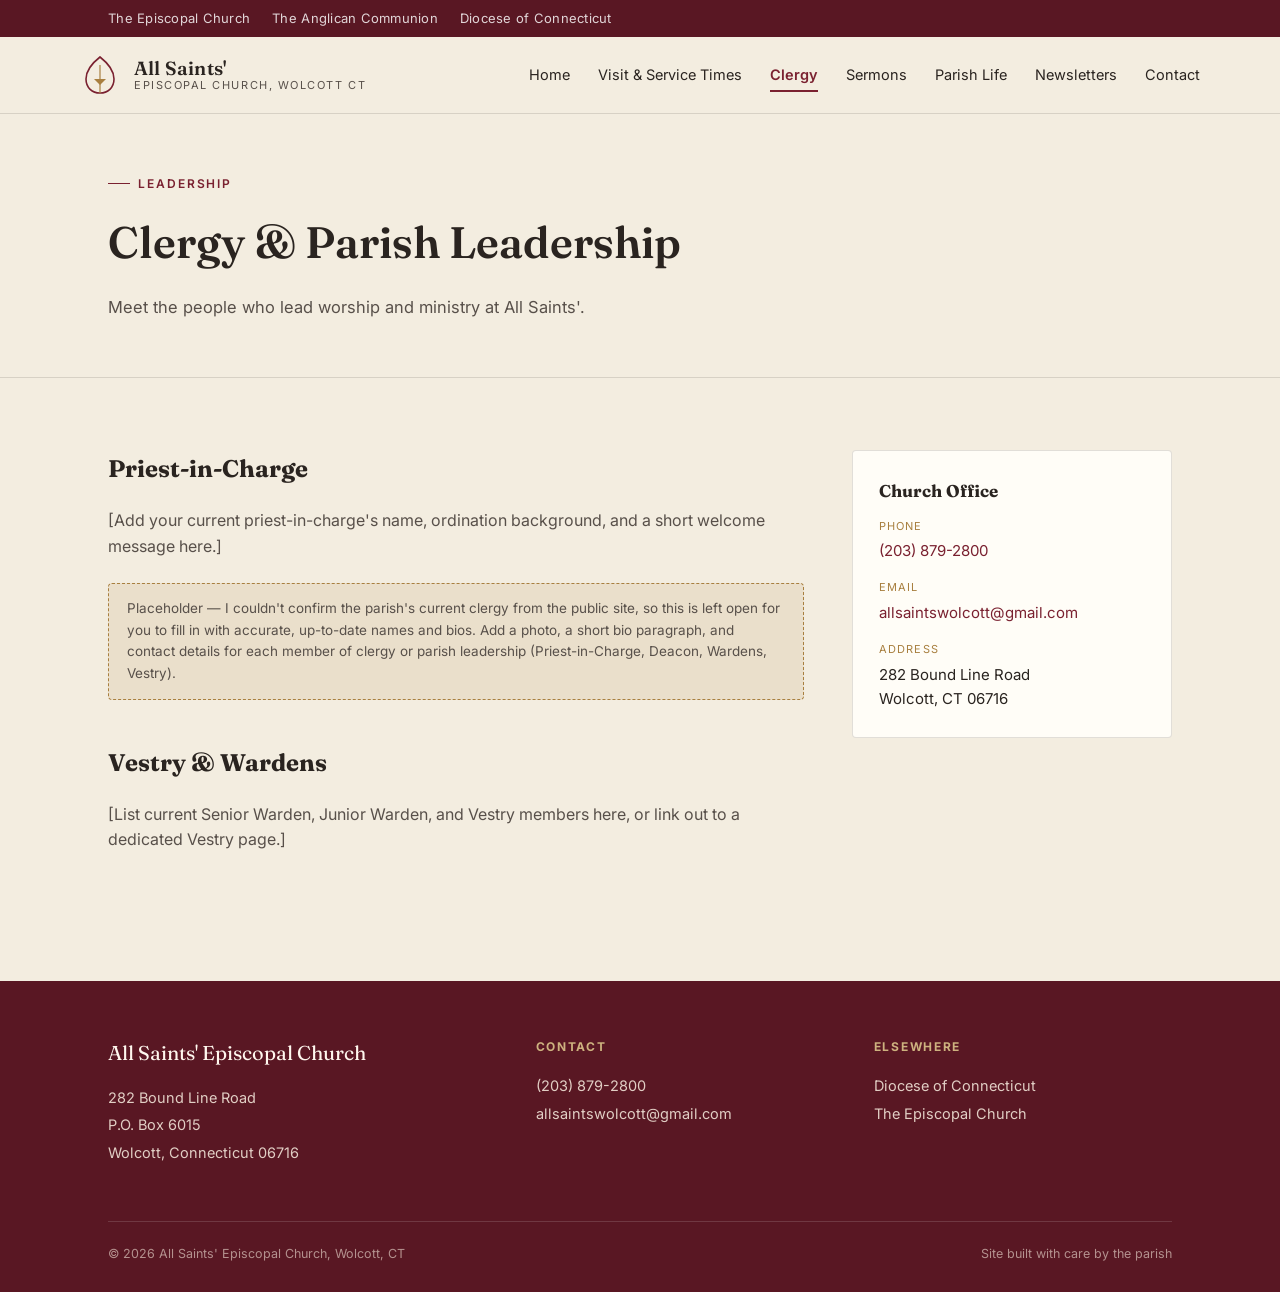
==== clergy.html @ 66a39e88 "Add initial HTML structure and styles for All Saints' Episcopal Church website - Created contact.htm" ====
<!DOCTYPE html>
<html lang="en">
<head>
<meta charset="UTF-8" />
<meta name="viewport" content="width=device-width, initial-scale=1.0" />
<title>Clergy — All Saints' Episcopal Church</title>
<link rel="preconnect" href="https://fonts.googleapis.com">
<link rel="preconnect" href="https://fonts.gstatic.com" crossorigin>
<link href="https://fonts.googleapis.com/css2?family=Fraunces:ital,opsz,wght@0,9..144,400;0,9..144,600;1,9..144,500&family=Inter:wght@400;500;600;700&display=swap" rel="stylesheet">
<link rel="stylesheet" href="style.css" />
</head>
<body>

<div class="utility-bar">
  <div class="wrap">
    <a href="https://www.episcopalchurch.org/" target="_blank" rel="noopener">The Episcopal Church</a>
    <a href="https://www.anglicancommunion.org/" target="_blank" rel="noopener">The Anglican Communion</a>
    <a href="https://www.episcopalct.org/" target="_blank" rel="noopener">Diocese of Connecticut</a>
  </div>
</div>

<header class="site-header">
  <div class="wrap header-row">
    <a class="brand" href="index.html">
      <svg class="brand-mark" viewBox="0 0 40 40" fill="none" xmlns="http://www.w3.org/2000/svg">
        <path d="M20 2C11 9 6 16 6 24C6 32.8 12.3 38 20 38C27.7 38 34 32.8 34 24C34 16 29 9 20 2Z" stroke="#7A2130" stroke-width="1.6"/>
        <path d="M20 10V38" stroke="#A87F3F" stroke-width="1.2"/>
        <path d="M20 30L14 24H26L20 30Z" fill="#A87F3F"/>
      </svg>
      <span class="brand-text">
        <span class="name-line1">All Saints'</span>
        <span class="name-line2">Episcopal Church, Wolcott CT</span>
      </span>
    </a>
    <button class="nav-toggle" onclick="document.querySelector('.main-nav').classList.toggle('open')">Menu ▾</button>
    <nav class="main-nav">
      <a href="index.html">Home</a>
      <a href="visit.html">Visit &amp; Service Times</a>
      <a href="clergy.html" class="active">Clergy</a>
      <a href="#">Sermons</a>
      <a href="#">Parish Life</a>
      <a href="#">Newsletters</a>
      <a href="contact.html">Contact</a>
    </nav>
  </div>
</header>

<section class="page-hero">
  <div class="wrap">
    <div class="eyebrow">Leadership</div>
    <h1>Clergy &amp; Parish Leadership</h1>
    <p>Meet the people who lead worship and ministry at All Saints'.</p>
  </div>
</section>

<section>
  <div class="wrap content-columns">
    <div class="prose">
      <h2>Priest-in-Charge</h2>
      <p>[Add your current priest-in-charge's name, ordination background, and a short welcome message here.]</p>

      <div class="placeholder-note">
        Placeholder — I couldn't confirm the parish's current clergy from the public site, so this is left open for you to fill in with accurate, up-to-date names and bios. Add a photo, a short bio paragraph, and contact details for each member of clergy or parish leadership (Priest-in-Charge, Deacon, Wardens, Vestry).
      </div>

      <h2>Vestry &amp; Wardens</h2>
      <p>[List current Senior Warden, Junior Warden, and Vestry members here, or link out to a dedicated Vestry page.]</p>
    </div>

    <aside class="side-panel">
      <h3>Church Office</h3>
      <dl>
        <dt>Phone</dt>
        <dd><a href="tel:+12038792800">(203) 879-2800</a></dd>
        <dt>Email</dt>
        <dd><a href="mailto:allsaintswolcott@gmail.com">allsaintswolcott@gmail.com</a></dd>
        <dt>Address</dt>
        <dd>282 Bound Line Road<br>Wolcott, CT 06716</dd>
      </dl>
    </aside>
  </div>
</section>

<footer class="site-footer">
  <div class="wrap">
    <div class="footer-grid">
      <div>
        <div class="footer-brand">All Saints' Episcopal Church</div>
        <p>282 Bound Line Road<br>P.O. Box 6015<br>Wolcott, Connecticut 06716</p>
      </div>
      <div>
        <h4>Contact</h4>
        <a href="tel:+12038792800">(203) 879-2800</a>
        <a href="mailto:allsaintswolcott@gmail.com">allsaintswolcott@gmail.com</a>
      </div>
      <div>
        <h4>Elsewhere</h4>
        <a href="https://www.episcopalct.org/" target="_blank" rel="noopener">Diocese of Connecticut</a>
        <a href="https://www.episcopalchurch.org/" target="_blank" rel="noopener">The Episcopal Church</a>
      </div>
    </div>
    <div class="footer-bottom">
      <span>© 2026 All Saints' Episcopal Church, Wolcott, CT</span>
      <span>Site built with care by the parish</span>
    </div>
  </div>
</footer>

</body>
</html>
---- style.css ----
/* ============================================
   All Saints' Episcopal Church — Wolcott, CT
   Design tokens
   ============================================ */

:root {
  --ink: #2a2420;
  --ink-soft: #58504a;
  --parchment: #f3ede0;
  --parchment-deep: #ece3d0;
  --card: #fffdf7;
  --wine: #7a2130;
  --wine-dark: #591723;
  --brass: #a87f3f;
  --brass-light: #cdb27f;
  --green: #35503e;
  --line: rgba(42, 36, 32, 0.14);
  --shadow: 0 18px 40px -24px rgba(42, 24, 16, 0.35);

  --font-display: "Fraunces", "Iowan Old Style", Georgia, serif;
  --font-body: "Inter", -apple-system, BlinkMacSystemFont, "Segoe UI", sans-serif;

  --radius: 4px;
  --max-width: 1120px;
}

* {
  box-sizing: border-box;
}

html {
  scroll-behavior: smooth;
}

body {
  margin: 0;
  background: var(--parchment);
  color: var(--ink);
  font-family: var(--font-body);
  font-size: 16px;
  line-height: 1.6;
  -webkit-font-smoothing: antialiased;
}

img {
  max-width: 100%;
  display: block;
}

a {
  color: inherit;
}

.wrap {
  max-width: var(--max-width);
  margin: 0 auto;
  padding: 0 28px;
}

/* ============ Utility bar ============ */

.utility-bar {
  background: var(--wine-dark);
  color: rgba(255, 255, 255, 0.82);
  font-size: 13px;
}

.utility-bar .wrap {
  display: flex;
  gap: 22px;
  padding-top: 8px;
  padding-bottom: 8px;
  overflow-x: auto;
  white-space: nowrap;
}

.utility-bar a {
  text-decoration: none;
  color: inherit;
  letter-spacing: 0.02em;
}

.utility-bar a:hover {
  color: var(--brass-light);
}

/* ============ Header / Nav ============ */

header.site-header {
  background: var(--parchment);
  border-bottom: 1px solid var(--line);
  position: sticky;
  top: 0;
  z-index: 40;
}

.header-row {
  display: flex;
  align-items: center;
  justify-content: space-between;
  padding: 18px 0;
  gap: 24px;
}

.brand {
  display: flex;
  align-items: center;
  gap: 14px;
  text-decoration: none;
  color: var(--ink);
}

.brand-mark {
  width: 40px;
  height: 40px;
  flex-shrink: 0;
}

.brand-text {
  display: flex;
  flex-direction: column;
  line-height: 1.15;
}

.brand-text .name-line1 {
  font-family: var(--font-display);
  font-weight: 600;
  font-size: 19px;
  letter-spacing: 0.01em;
}

.brand-text .name-line2 {
  font-size: 11px;
  letter-spacing: 0.14em;
  text-transform: uppercase;
  color: var(--ink-soft);
}

nav.main-nav {
  display: flex;
  gap: 28px;
  flex-wrap: wrap;
}

nav.main-nav a {
  text-decoration: none;
  font-size: 14.5px;
  color: var(--ink);
  position: relative;
  padding: 4px 0;
}

nav.main-nav a::after {
  content: "";
  position: absolute;
  left: 0;
  bottom: -2px;
  width: 0;
  height: 2px;
  background: var(--wine);
  transition: width 0.2s ease;
}

nav.main-nav a:hover::after,
nav.main-nav a.active::after {
  width: 100%;
}

nav.main-nav a.active {
  color: var(--wine);
  font-weight: 600;
}

.nav-toggle {
  display: none;
}

@media (max-width: 780px) {
  nav.main-nav {
    display: none;
    width: 100%;
    flex-direction: column;
    gap: 4px;
    padding-bottom: 16px;
  }
  nav.main-nav.open {
    display: flex;
  }
  nav.main-nav a {
    padding: 10px 0;
    border-bottom: 1px solid var(--line);
  }
  .header-row {
    flex-wrap: wrap;
  }
  .nav-toggle {
    display: inline-flex;
    align-items: center;
    gap: 8px;
    background: none;
    border: 1px solid var(--line);
    border-radius: var(--radius);
    padding: 8px 12px;
    font-family: var(--font-body);
    font-size: 14px;
    color: var(--ink);
    cursor: pointer;
  }
}

/* ============ Hero ============ */

.hero {
  padding: 76px 0 64px;
  position: relative;
  overflow: hidden;
}

.hero .wrap {
  display: grid;
  grid-template-columns: 1.15fr 0.85fr;
  gap: 56px;
  align-items: center;
}

@media (max-width: 860px) {
  .hero .wrap {
    grid-template-columns: 1fr;
  }
  .hero-arch {
    order: -1;
    max-width: 240px;
    margin: 0 auto;
  }
}

.eyebrow {
  display: inline-flex;
  align-items: center;
  gap: 8px;
  font-size: 12px;
  letter-spacing: 0.16em;
  text-transform: uppercase;
  color: var(--wine);
  font-weight: 600;
  margin-bottom: 18px;
}

.eyebrow::before {
  content: "";
  width: 22px;
  height: 1px;
  background: var(--wine);
}

.hero h1 {
  font-family: var(--font-display);
  font-weight: 600;
  font-size: clamp(34px, 5vw, 54px);
  line-height: 1.08;
  margin: 0 0 22px;
  letter-spacing: -0.01em;
}

.hero h1 em {
  font-style: italic;
  color: var(--wine);
}

.hero p.lede {
  font-size: 17.5px;
  color: var(--ink-soft);
  max-width: 46ch;
  margin: 0 0 32px;
}

.btn-row {
  display: flex;
  gap: 14px;
  flex-wrap: wrap;
}

.btn {
  display: inline-flex;
  align-items: center;
  gap: 8px;
  padding: 13px 22px;
  border-radius: var(--radius);
  text-decoration: none;
  font-size: 14.5px;
  font-weight: 600;
  letter-spacing: 0.01em;
  border: 1px solid transparent;
  cursor: pointer;
}

.btn-primary {
  background: var(--wine);
  color: #fff7ee;
}

.btn-primary:hover {
  background: var(--wine-dark);
}

.btn-ghost {
  border-color: var(--ink);
  color: var(--ink);
}

.btn-ghost:hover {
  border-color: var(--wine);
  color: var(--wine);
}

/* Arch motif */
.hero-arch {
  width: 100%;
}

/* ============ Plaque strip ============ */

.plaque {
  background: var(--wine);
  color: #fbf2e6;
}

.plaque .wrap {
  display: flex;
  flex-wrap: wrap;
  gap: 28px;
  padding: 22px 28px;
  justify-content: space-between;
}

.plaque-item {
  display: flex;
  flex-direction: column;
  gap: 4px;
  min-width: 160px;
}

.plaque-label {
  font-size: 10.5px;
  letter-spacing: 0.16em;
  text-transform: uppercase;
  color: var(--brass-light);
}

.plaque-value {
  font-family: var(--font-display);
  font-size: 16.5px;
}

.plaque-value a {
  text-decoration: none;
  color: inherit;
}

/* ============ Section scaffolding ============ */

section {
  padding: 72px 0;
}

.section-head {
  max-width: 60ch;
  margin-bottom: 40px;
}

.section-label {
  font-size: 12px;
  letter-spacing: 0.16em;
  text-transform: uppercase;
  color: var(--brass);
  font-weight: 700;
  margin-bottom: 10px;
}

.section-head h2 {
  font-family: var(--font-display);
  font-size: clamp(26px, 3.4vw, 36px);
  font-weight: 600;
  margin: 0;
  line-height: 1.15;
}

/* ============ Welcome / About split ============ */

.welcome {
  display: grid;
  grid-template-columns: 0.95fr 1.05fr;
  gap: 52px;
  align-items: center;
}

@media (max-width: 860px) {
  .welcome {
    grid-template-columns: 1fr;
  }
}

.welcome figure {
  margin: 0;
  border-radius: var(--radius);
  overflow: hidden;
  box-shadow: var(--shadow);
  border: 1px solid var(--line);
}

.welcome-copy p {
  color: var(--ink-soft);
  font-size: 16px;
}

.welcome-copy p:first-of-type {
  color: var(--ink);
  font-size: 17.5px;
}

/* ============ Divider (arch rhythm) ============ */

.divider {
  padding: 8px 0 0;
  display: flex;
  justify-content: center;
}

.divider svg {
  width: 100%;
  max-width: 480px;
  height: auto;
  color: var(--brass);
  opacity: 0.55;
}

/* ============ Weekly rhythm strip ============ */

.rhythm {
  background: var(--card);
  border-top: 1px solid var(--line);
  border-bottom: 1px solid var(--line);
}

.rhythm-track {
  display: grid;
  grid-template-columns: repeat(4, 1fr);
  gap: 0;
  border-left: 1px solid var(--line);
}

@media (max-width: 780px) {
  .rhythm-track {
    grid-template-columns: 1fr;
    border-left: none;
  }
}

.rhythm-item {
  padding: 30px 26px;
  border-right: 1px solid var(--line);
  border-bottom: 1px solid var(--line);
}

@media (max-width: 780px) {
  .rhythm-item {
    border-right: none;
  }
}

.rhythm-day {
  font-size: 11px;
  letter-spacing: 0.14em;
  text-transform: uppercase;
  color: var(--wine);
  font-weight: 700;
  margin-bottom: 10px;
}

.rhythm-title {
  font-family: var(--font-display);
  font-size: 19px;
  margin-bottom: 6px;
}

.rhythm-time {
  font-size: 13.5px;
  color: var(--ink-soft);
}

/* ============ Card grid (quick links) ============ */

.card-grid {
  display: grid;
  grid-template-columns: repeat(3, 1fr);
  gap: 22px;
}

@media (max-width: 860px) {
  .card-grid {
    grid-template-columns: repeat(2, 1fr);
  }
}

@media (max-width: 560px) {
  .card-grid {
    grid-template-columns: 1fr;
  }
}

.info-card {
  background: var(--card);
  border: 1px solid var(--line);
  border-radius: var(--radius);
  padding: 26px 24px;
  text-decoration: none;
  color: var(--ink);
  display: flex;
  flex-direction: column;
  gap: 10px;
  transition: border-color 0.2s ease, transform 0.2s ease;
}

.info-card:hover {
  border-color: var(--wine);
  transform: translateY(-2px);
}

.info-card .num {
  font-family: var(--font-display);
  font-style: italic;
  color: var(--brass);
  font-size: 14px;
}

.info-card h3 {
  font-family: var(--font-display);
  font-size: 19px;
  margin: 0;
}

.info-card p {
  margin: 0;
  font-size: 14px;
  color: var(--ink-soft);
}

/* ============ Footer ============ */

footer.site-footer {
  background: var(--wine-dark);
  color: rgba(255, 246, 232, 0.88);
  padding: 56px 0 28px;
  margin-top: 40px;
}

.footer-grid {
  display: grid;
  grid-template-columns: 1.3fr 1fr 1fr;
  gap: 40px;
  margin-bottom: 40px;
}

@media (max-width: 700px) {
  .footer-grid {
    grid-template-columns: 1fr;
  }
}

.footer-grid h4 {
  font-size: 12px;
  letter-spacing: 0.14em;
  text-transform: uppercase;
  color: var(--brass-light);
  margin: 0 0 16px;
}

.footer-grid p,
.footer-grid a {
  font-size: 14.5px;
  color: rgba(255, 246, 232, 0.82);
  text-decoration: none;
  line-height: 1.9;
  display: block;
}

.footer-grid a:hover {
  color: #fff;
}

.footer-brand {
  font-family: var(--font-display);
  font-size: 20px;
  color: #fff7ee;
  margin-bottom: 10px;
}

.footer-bottom {
  border-top: 1px solid rgba(255, 255, 255, 0.14);
  padding-top: 22px;
  font-size: 12.5px;
  color: rgba(255, 246, 232, 0.55);
  display: flex;
  justify-content: space-between;
  flex-wrap: wrap;
  gap: 10px;
}

/* ============ Inner page (about/visit/contact) generic ============ */

.page-hero {
  padding: 52px 0 40px;
  border-bottom: 1px solid var(--line);
}

.page-hero .eyebrow {
  margin-bottom: 14px;
}

.page-hero h1 {
  font-family: var(--font-display);
  font-weight: 600;
  font-size: clamp(30px, 4vw, 44px);
  margin: 0 0 14px;
}

.page-hero p {
  color: var(--ink-soft);
  max-width: 60ch;
  font-size: 16.5px;
}

.content-columns {
  display: grid;
  grid-template-columns: 1fr 320px;
  gap: 48px;
}

@media (max-width: 860px) {
  .content-columns {
    grid-template-columns: 1fr;
  }
}

.prose h2 {
  font-family: var(--font-display);
  font-size: 24px;
  margin-top: 44px;
}

.prose h2:first-child {
  margin-top: 0;
}

.prose p {
  color: var(--ink-soft);
  font-size: 16px;
}

.side-panel {
  background: var(--card);
  border: 1px solid var(--line);
  border-radius: var(--radius);
  padding: 26px;
  align-self: start;
}

.side-panel h3 {
  font-family: var(--font-display);
  font-size: 17px;
  margin: 0 0 14px;
}

.side-panel dl {
  margin: 0;
}

.side-panel dt {
  font-size: 11px;
  letter-spacing: 0.1em;
  text-transform: uppercase;
  color: var(--brass);
  margin-top: 16px;
}

.side-panel dt:first-child {
  margin-top: 0;
}

.side-panel dd {
  margin: 4px 0 0;
  font-size: 15px;
}

.side-panel dd a {
  text-decoration: none;
  color: var(--wine);
}

.placeholder-note {
  background: rgba(168, 127, 63, 0.12);
  border: 1px dashed var(--brass);
  border-radius: var(--radius);
  padding: 14px 18px;
  font-size: 13.5px;
  color: var(--ink-soft);
  margin: 24px 0;
}

.map-frame {
  border: 1px solid var(--line);
  border-radius: var(--radius);
  overflow: hidden;
  margin-top: 18px;
}

.map-frame iframe {
  width: 100%;
  height: 260px;
  border: 0;
  display: block;
}
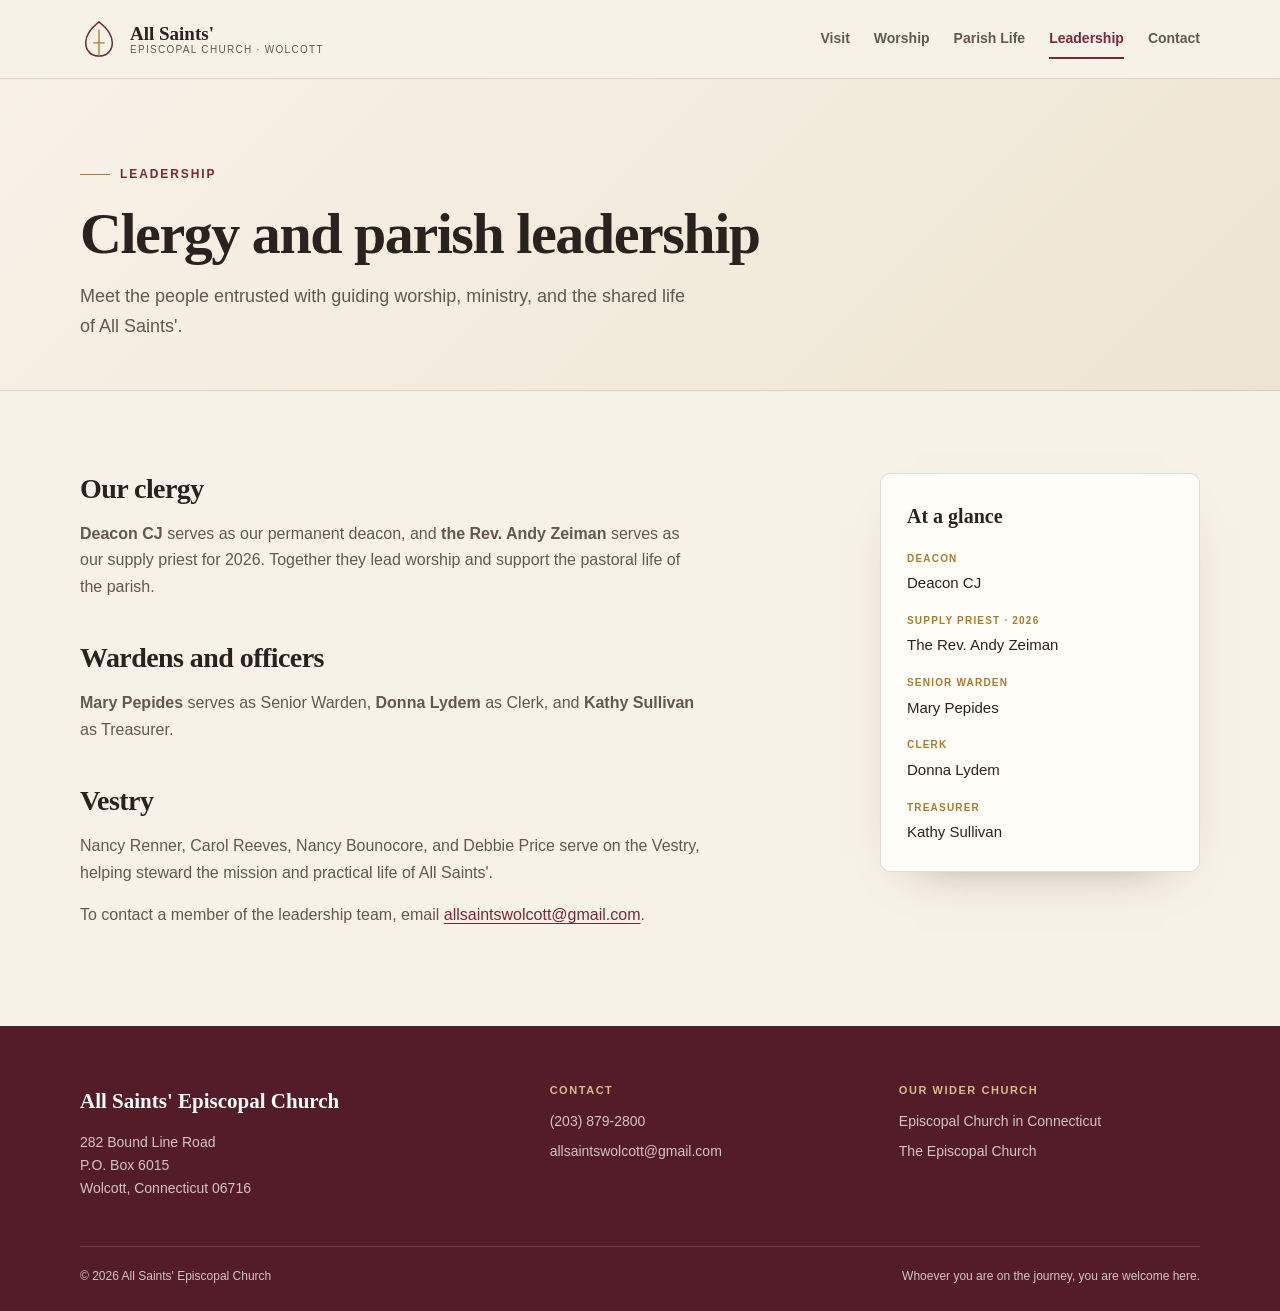
==== commit 0e678688: "Refactor visit and worship pages for improved accessibility and user experience; add parish life pag" ====
--- a/clergy.html
+++ b/clergy.html
@@ -1,110 +1,27 @@
-<!DOCTYPE html>
-<html lang="en">
-<head>
-<meta charset="UTF-8" />
-<meta name="viewport" content="width=device-width, initial-scale=1.0" />
-<title>Clergy — All Saints' Episcopal Church</title>
-<link rel="preconnect" href="https://fonts.googleapis.com">
-<link rel="preconnect" href="https://fonts.gstatic.com" crossorigin>
-<link href="https://fonts.googleapis.com/css2?family=Fraunces:ital,opsz,wght@0,9..144,400;0,9..144,600;1,9..144,500&family=Inter:wght@400;500;600;700&display=swap" rel="stylesheet">
-<link rel="stylesheet" href="style.css" />
-</head>
-<body>
-
-<div class="utility-bar">
-  <div class="wrap">
-    <a href="https://www.episcopalchurch.org/" target="_blank" rel="noopener">The Episcopal Church</a>
-    <a href="https://www.anglicancommunion.org/" target="_blank" rel="noopener">The Anglican Communion</a>
-    <a href="https://www.episcopalct.org/" target="_blank" rel="noopener">Diocese of Connecticut</a>
-  </div>
-</div>
-
-<header class="site-header">
-  <div class="wrap header-row">
-    <a class="brand" href="index.html">
-      <svg class="brand-mark" viewBox="0 0 40 40" fill="none" xmlns="http://www.w3.org/2000/svg">
-        <path d="M20 2C11 9 6 16 6 24C6 32.8 12.3 38 20 38C27.7 38 34 32.8 34 24C34 16 29 9 20 2Z" stroke="#7A2130" stroke-width="1.6"/>
-        <path d="M20 10V38" stroke="#A87F3F" stroke-width="1.2"/>
-        <path d="M20 30L14 24H26L20 30Z" fill="#A87F3F"/>
-      </svg>
-      <span class="brand-text">
-        <span class="name-line1">All Saints'</span>
-        <span class="name-line2">Episcopal Church, Wolcott CT</span>
-      </span>
-    </a>
-    <button class="nav-toggle" onclick="document.querySelector('.main-nav').classList.toggle('open')">Menu ▾</button>
-    <nav class="main-nav">
-      <a href="index.html">Home</a>
-      <a href="visit.html">Visit &amp; Service Times</a>
-      <a href="clergy.html" class="active">Clergy</a>
-      <a href="#">Sermons</a>
-      <a href="#">Parish Life</a>
-      <a href="#">Newsletters</a>
-      <a href="contact.html">Contact</a>
-    </nav>
-  </div>
-</header>
-
-<section class="page-hero">
-  <div class="wrap">
-    <div class="eyebrow">Leadership</div>
-    <h1>Clergy &amp; Parish Leadership</h1>
-    <p>Meet the people who lead worship and ministry at All Saints'.</p>
-  </div>
-</section>
-
-<section>
-  <div class="wrap content-columns">
-    <div class="prose">
-      <h2>Priest-in-Charge</h2>
-      <p>[Add your current priest-in-charge's name, ordination background, and a short welcome message here.]</p>
-
-      <div class="placeholder-note">
-        Placeholder — I couldn't confirm the parish's current clergy from the public site, so this is left open for you to fill in with accurate, up-to-date names and bios. Add a photo, a short bio paragraph, and contact details for each member of clergy or parish leadership (Priest-in-Charge, Deacon, Wardens, Vestry).
+<!doctype html>
+<html lang="en"><head>
+  <meta charset="utf-8"><meta name="viewport" content="width=device-width, initial-scale=1">
+  <title>Leadership | All Saints' Episcopal Church</title>
+  <meta name="description" content="Meet the clergy, wardens, vestry, and parish leaders serving All Saints' Episcopal Church in Wolcott, CT.">
+  <meta name="theme-color" content="#541b28"><link rel="stylesheet" href="style.css"><script src="site.js" defer></script>
+</head><body>
+  <a class="skip-link" href="#main">Skip to main content</a>
+  <header class="site-header"><div class="wrap header-row">
+    <a class="brand" href="index.html" aria-label="All Saints' Episcopal Church home"><svg class="brand-mark" viewBox="0 0 40 40" fill="none" aria-hidden="true"><path d="M20 2C11 9 6 16 6 24c0 8.8 6.3 14 14 14s14-5.2 14-14C34 16 29 9 20 2Z" stroke="#79283a" stroke-width="1.6"/><path d="M20 10v28M14 24h12" stroke="#a77b35" stroke-width="1.4"/></svg><span class="brand-text"><span class="name-line1">All Saints'</span><span class="name-line2">Episcopal Church · Wolcott</span></span></a>
+    <button class="nav-toggle" type="button" aria-expanded="false" aria-controls="main-navigation">Menu <span aria-hidden="true">▾</span></button>
+    <nav class="main-nav" id="main-navigation" aria-label="Main navigation"><a href="visit.html">Visit</a><a href="worship.html">Worship</a><a href="parish-life.html">Parish Life</a><a class="active" aria-current="page" href="clergy.html">Leadership</a><a href="contact.html">Contact</a></nav>
+  </div></header>
+  <main id="main">
+    <section class="page-hero"><div class="wrap"><div class="eyebrow">Leadership</div><h1>Clergy and parish leadership</h1><p>Meet the people entrusted with guiding worship, ministry, and the shared life of All Saints'.</p></div></section>
+    <section class="content-section"><div class="wrap content-columns">
+      <div class="prose">
+        <h2>Our clergy</h2><p><strong>Deacon CJ</strong> serves as our permanent deacon, and <strong>the Rev. Andy Zeiman</strong> serves as our supply priest for 2026. Together they lead worship and support the pastoral life of the parish.</p>
+        <h2>Wardens and officers</h2><p><strong>Mary Pepides</strong> serves as Senior Warden, <strong>Donna Lydem</strong> as Clerk, and <strong>Kathy Sullivan</strong> as Treasurer.</p>
+        <h2>Vestry</h2><p>Nancy Renner, Carol Reeves, Nancy Bounocore, and Debbie Price serve on the Vestry, helping steward the mission and practical life of All Saints'.</p>
+        <p>To contact a member of the leadership team, email <a href="mailto:allsaintswolcott@gmail.com">allsaintswolcott@gmail.com</a>.</p>
       </div>
-
-      <h2>Vestry &amp; Wardens</h2>
-      <p>[List current Senior Warden, Junior Warden, and Vestry members here, or link out to a dedicated Vestry page.]</p>
-    </div>
-
-    <aside class="side-panel">
-      <h3>Church Office</h3>
-      <dl>
-        <dt>Phone</dt>
-        <dd><a href="tel:+12038792800">(203) 879-2800</a></dd>
-        <dt>Email</dt>
-        <dd><a href="mailto:allsaintswolcott@gmail.com">allsaintswolcott@gmail.com</a></dd>
-        <dt>Address</dt>
-        <dd>282 Bound Line Road<br>Wolcott, CT 06716</dd>
-      </dl>
-    </aside>
-  </div>
-</section>
-
-<footer class="site-footer">
-  <div class="wrap">
-    <div class="footer-grid">
-      <div>
-        <div class="footer-brand">All Saints' Episcopal Church</div>
-        <p>282 Bound Line Road<br>P.O. Box 6015<br>Wolcott, Connecticut 06716</p>
-      </div>
-      <div>
-        <h4>Contact</h4>
-        <a href="tel:+12038792800">(203) 879-2800</a>
-        <a href="mailto:allsaintswolcott@gmail.com">allsaintswolcott@gmail.com</a>
-      </div>
-      <div>
-        <h4>Elsewhere</h4>
-        <a href="https://www.episcopalct.org/" target="_blank" rel="noopener">Diocese of Connecticut</a>
-        <a href="https://www.episcopalchurch.org/" target="_blank" rel="noopener">The Episcopal Church</a>
-      </div>
-    </div>
-    <div class="footer-bottom">
-      <span>© 2026 All Saints' Episcopal Church, Wolcott, CT</span>
-      <span>Site built with care by the parish</span>
-    </div>
-  </div>
-</footer>
-
-</body>
-</html>
+      <aside class="side-panel"><h3>At a glance</h3><dl><dt>Deacon</dt><dd>Deacon CJ</dd><dt>Supply priest · 2026</dt><dd>The Rev. Andy Zeiman</dd><dt>Senior warden</dt><dd>Mary Pepides</dd><dt>Clerk</dt><dd>Donna Lydem</dd><dt>Treasurer</dt><dd>Kathy Sullivan</dd></dl></aside>
+    </div></section>
+  </main>
+  <footer class="site-footer"><div class="wrap"><div class="footer-grid"><div><div class="footer-brand">All Saints' Episcopal Church</div><p>282 Bound Line Road<br>P.O. Box 6015<br>Wolcott, Connecticut 06716</p></div><div><h2>Contact</h2><a href="tel:+12038792800">(203) 879-2800</a><a href="mailto:allsaintswolcott@gmail.com">allsaintswolcott@gmail.com</a></div><div><h2>Our wider church</h2><a href="https://www.episcopalct.org/">Episcopal Church in Connecticut</a><a href="https://www.episcopalchurch.org/">The Episcopal Church</a></div></div><div class="footer-bottom"><span>© 2026 All Saints' Episcopal Church</span><span>Whoever you are on the journey, you are welcome here.</span></div></div></footer>
+</body></html>
--- a/style.css
+++ b/style.css
@@ -1,722 +1,307 @@
-/* ============================================
-   All Saints' Episcopal Church — Wolcott, CT
-   Design tokens
-   ============================================ */
-
 :root {
-  --ink: #2a2420;
-  --ink-soft: #58504a;
-  --parchment: #f3ede0;
-  --parchment-deep: #ece3d0;
-  --card: #fffdf7;
-  --wine: #7a2130;
-  --wine-dark: #591723;
-  --brass: #a87f3f;
-  --brass-light: #cdb27f;
-  --green: #35503e;
-  --line: rgba(42, 36, 32, 0.14);
-  --shadow: 0 18px 40px -24px rgba(42, 24, 16, 0.35);
-
-  --font-display: "Fraunces", "Iowan Old Style", Georgia, serif;
-  --font-body: "Inter", -apple-system, BlinkMacSystemFont, "Segoe UI", sans-serif;
-
-  --radius: 4px;
-  --max-width: 1120px;
-}
-
-* {
-  box-sizing: border-box;
-}
-
-html {
-  scroll-behavior: smooth;
-}
+  --ink: #29231f;
+  --ink-soft: #625851;
+  --paper: #f7f2e8;
+  --paper-deep: #eee4d2;
+  --card: #fffdf8;
+  --wine: #79283a;
+  --wine-dark: #541b28;
+  --brass: #a77b35;
+  --green: #365143;
+  --line: rgba(41, 35, 31, 0.14);
+  --shadow: 0 20px 50px -36px rgba(42, 24, 16, 0.55);
+  --display: Georgia, "Times New Roman", serif;
+  --body: Inter, ui-sans-serif, -apple-system, BlinkMacSystemFont, "Segoe UI", sans-serif;
+  --radius: 10px;
+  --max: 1120px;
+}
+
+*, *::before, *::after { box-sizing: border-box; }
+html { scroll-behavior: smooth; }
 
 body {
   margin: 0;
-  background: var(--parchment);
+  background: var(--paper);
   color: var(--ink);
-  font-family: var(--font-body);
+  font-family: var(--body);
   font-size: 16px;
-  line-height: 1.6;
+  line-height: 1.65;
   -webkit-font-smoothing: antialiased;
 }
 
-img {
-  max-width: 100%;
-  display: block;
-}
-
-a {
-  color: inherit;
-}
-
-.wrap {
-  max-width: var(--max-width);
-  margin: 0 auto;
-  padding: 0 28px;
-}
-
-/* ============ Utility bar ============ */
-
-.utility-bar {
+img { display: block; max-width: 100%; }
+a { color: inherit; }
+button, input, textarea { font: inherit; }
+
+:focus-visible { outline: 3px solid var(--brass); outline-offset: 3px; }
+
+.skip-link {
+  position: fixed;
+  left: 18px;
+  top: 12px;
+  z-index: 100;
+  transform: translateY(-160%);
+  padding: 9px 14px;
+  border-radius: 6px;
   background: var(--wine-dark);
-  color: rgba(255, 255, 255, 0.82);
-  font-size: 13px;
-}
-
-.utility-bar .wrap {
-  display: flex;
-  gap: 22px;
-  padding-top: 8px;
-  padding-bottom: 8px;
-  overflow-x: auto;
-  white-space: nowrap;
-}
-
-.utility-bar a {
-  text-decoration: none;
-  color: inherit;
-  letter-spacing: 0.02em;
-}
-
-.utility-bar a:hover {
-  color: var(--brass-light);
-}
-
-/* ============ Header / Nav ============ */
-
-header.site-header {
-  background: var(--parchment);
-  border-bottom: 1px solid var(--line);
+  color: white;
+  text-decoration: none;
+}
+.skip-link:focus { transform: translateY(0); }
+
+.wrap { width: min(calc(100% - 48px), var(--max)); margin-inline: auto; }
+
+.site-header {
   position: sticky;
   top: 0;
   z-index: 40;
+  border-bottom: 1px solid var(--line);
+  background: rgba(247, 242, 232, 0.96);
+  backdrop-filter: blur(10px);
 }
 
 .header-row {
+  min-height: 78px;
   display: flex;
   align-items: center;
   justify-content: space-between;
-  padding: 18px 0;
-  gap: 24px;
+  gap: 28px;
 }
 
 .brand {
+  display: inline-flex;
+  align-items: center;
+  gap: 12px;
+  color: var(--ink);
+  text-decoration: none;
+  flex-shrink: 0;
+}
+
+.brand-mark { width: 38px; height: 38px; }
+.brand-text { display: flex; flex-direction: column; line-height: 1.12; }
+.name-line1 { font-family: var(--display); font-size: 19px; font-weight: 700; }
+.name-line2 { color: var(--ink-soft); font-size: 10px; letter-spacing: .13em; text-transform: uppercase; }
+
+.main-nav { display: flex; align-items: center; gap: 24px; }
+.main-nav a {
+  border-bottom: 2px solid transparent;
+  color: var(--ink-soft);
+  font-size: 14px;
+  font-weight: 600;
+  padding: 8px 0 6px;
+  text-decoration: none;
+}
+.main-nav a:hover, .main-nav a.active { border-color: var(--wine); color: var(--wine); }
+
+.nav-toggle {
+  display: none;
+  align-items: center;
+  gap: 8px;
+  border: 1px solid var(--line);
+  border-radius: 7px;
+  background: transparent;
+  color: var(--ink);
+  cursor: pointer;
+  padding: 8px 12px;
+}
+
+.hero {
+  position: relative;
+  overflow: hidden;
+  padding: clamp(64px, 9vw, 112px) 0 72px;
+  background: radial-gradient(circle at 84% 18%, rgba(167, 123, 53, .16), transparent 27%), linear-gradient(135deg, var(--paper) 0%, #f9f4ea 55%, var(--paper-deep) 100%);
+}
+
+.hero-grid {
+  display: grid;
+  grid-template-columns: minmax(0, 1.25fr) minmax(280px, .75fr);
+  gap: clamp(48px, 8vw, 96px);
+  align-items: center;
+}
+
+.eyebrow, .section-label {
+  color: var(--wine);
+  font-size: 12px;
+  font-weight: 700;
+  letter-spacing: .16em;
+  text-transform: uppercase;
+}
+.eyebrow { display: flex; align-items: center; gap: 10px; margin-bottom: 18px; }
+.eyebrow::before { width: 30px; height: 1px; background: var(--brass); content: ""; }
+
+.hero h1 {
+  max-width: 770px;
+  margin: 0;
+  font-family: var(--display);
+  font-size: clamp(42px, 6vw, 74px);
+  font-weight: 700;
+  letter-spacing: -.035em;
+  line-height: 1.02;
+}
+.hero h1 em { color: var(--wine); font-weight: 400; }
+.hero .lede { max-width: 58ch; margin: 24px 0 0; color: var(--ink-soft); font-size: clamp(17px, 2vw, 20px); }
+
+.btn-row { display: flex; flex-wrap: wrap; gap: 12px; margin-top: 32px; }
+.btn {
+  display: inline-flex;
+  align-items: center;
+  justify-content: center;
+  min-height: 46px;
+  border: 1px solid var(--wine);
+  border-radius: 7px;
+  padding: 10px 18px;
+  font-size: 14px;
+  font-weight: 700;
+  text-decoration: none;
+  transition: background .18s ease, color .18s ease, transform .18s ease;
+}
+.btn:hover { transform: translateY(-1px); }
+.btn-primary { background: var(--wine); color: white; }
+.btn-primary:hover { background: var(--wine-dark); }
+.btn-secondary { background: transparent; color: var(--wine); }
+.btn-secondary:hover { background: rgba(121, 40, 58, .07); }
+
+.service-arch {
+  position: relative;
+  min-height: 380px;
   display: flex;
-  align-items: center;
-  gap: 14px;
-  text-decoration: none;
-  color: var(--ink);
-}
-
-.brand-mark {
-  width: 40px;
-  height: 40px;
-  flex-shrink: 0;
-}
-
-.brand-text {
+  align-items: flex-end;
+  overflow: hidden;
+  border: 1px solid rgba(121, 40, 58, .28);
+  border-radius: 160px 160px 12px 12px;
+  padding: 40px 34px;
+  background: var(--wine-dark);
+  color: white;
+  box-shadow: var(--shadow);
+}
+.service-arch::before, .service-arch::after { position: absolute; border: 1px solid rgba(255,255,255,.18); border-radius: 50%; content: ""; }
+.service-arch::before { width: 230px; height: 230px; right: -74px; top: -64px; }
+.service-arch::after { width: 120px; height: 120px; right: -22px; top: -12px; }
+.arch-content { position: relative; z-index: 1; }
+.arch-cross { display: block; margin-bottom: 72px; color: var(--brass); font-family: var(--display); font-size: 68px; line-height: 1; }
+.arch-label { color: #d8bc8b; font-size: 11px; font-weight: 700; letter-spacing: .14em; text-transform: uppercase; }
+.arch-time { margin: 5px 0 3px; font-family: var(--display); font-size: 34px; line-height: 1.1; }
+.arch-detail { color: rgba(255,255,255,.78); font-size: 14px; }
+
+.facts { background: var(--wine); color: white; }
+.facts-grid { display: grid; grid-template-columns: repeat(3, 1fr); }
+.fact { padding: 22px 28px; border-left: 1px solid rgba(255,255,255,.16); }
+.fact:first-child { border-left: 0; }
+.fact-label { display: block; color: #d8bc8b; font-size: 10px; font-weight: 700; letter-spacing: .14em; text-transform: uppercase; }
+.fact-value { display: block; margin-top: 3px; font-size: 14px; }
+.fact-value a { text-underline-offset: 3px; }
+
+.section { padding: clamp(64px, 9vw, 96px) 0; }
+.section + .section { border-top: 1px solid var(--line); }
+.section-head { max-width: 680px; margin-bottom: 34px; }
+.section-label { margin-bottom: 9px; }
+
+h2 { margin: 0; font-family: var(--display); font-size: clamp(30px, 4vw, 44px); letter-spacing: -.02em; line-height: 1.15; }
+.intro-grid { display: grid; grid-template-columns: .75fr 1.25fr; gap: clamp(40px, 8vw, 90px); align-items: start; }
+.intro-copy { color: var(--ink-soft); font-size: 18px; }
+.intro-copy p:first-child { margin-top: 0; }
+.intro-copy p:last-child { margin-bottom: 0; }
+
+.card-grid { display: grid; grid-template-columns: repeat(3, 1fr); gap: 18px; }
+.info-card {
+  min-height: 250px;
   display: flex;
   flex-direction: column;
-  line-height: 1.15;
-}
-
-.brand-text .name-line1 {
-  font-family: var(--font-display);
-  font-weight: 600;
-  font-size: 19px;
-  letter-spacing: 0.01em;
-}
-
-.brand-text .name-line2 {
-  font-size: 11px;
-  letter-spacing: 0.14em;
-  text-transform: uppercase;
-  color: var(--ink-soft);
-}
-
-nav.main-nav {
-  display: flex;
-  gap: 28px;
-  flex-wrap: wrap;
-}
-
-nav.main-nav a {
-  text-decoration: none;
-  font-size: 14.5px;
-  color: var(--ink);
-  position: relative;
-  padding: 4px 0;
-}
-
-nav.main-nav a::after {
-  content: "";
-  position: absolute;
-  left: 0;
-  bottom: -2px;
-  width: 0;
-  height: 2px;
-  background: var(--wine);
-  transition: width 0.2s ease;
-}
-
-nav.main-nav a:hover::after,
-nav.main-nav a.active::after {
-  width: 100%;
-}
-
-nav.main-nav a.active {
-  color: var(--wine);
-  font-weight: 600;
-}
-
-.nav-toggle {
-  display: none;
-}
-
-@media (max-width: 780px) {
-  nav.main-nav {
-    display: none;
-    width: 100%;
-    flex-direction: column;
-    gap: 4px;
-    padding-bottom: 16px;
-  }
-  nav.main-nav.open {
-    display: flex;
-  }
-  nav.main-nav a {
-    padding: 10px 0;
-    border-bottom: 1px solid var(--line);
-  }
-  .header-row {
-    flex-wrap: wrap;
-  }
-  .nav-toggle {
-    display: inline-flex;
-    align-items: center;
-    gap: 8px;
-    background: none;
-    border: 1px solid var(--line);
-    border-radius: var(--radius);
-    padding: 8px 12px;
-    font-family: var(--font-body);
-    font-size: 14px;
-    color: var(--ink);
-    cursor: pointer;
-  }
-}
-
-/* ============ Hero ============ */
-
-.hero {
-  padding: 76px 0 64px;
-  position: relative;
-  overflow: hidden;
-}
-
-.hero .wrap {
-  display: grid;
-  grid-template-columns: 1.15fr 0.85fr;
-  gap: 56px;
-  align-items: center;
-}
-
-@media (max-width: 860px) {
-  .hero .wrap {
-    grid-template-columns: 1fr;
-  }
-  .hero-arch {
-    order: -1;
-    max-width: 240px;
-    margin: 0 auto;
-  }
-}
-
-.eyebrow {
-  display: inline-flex;
-  align-items: center;
-  gap: 8px;
-  font-size: 12px;
-  letter-spacing: 0.16em;
-  text-transform: uppercase;
-  color: var(--wine);
-  font-weight: 600;
-  margin-bottom: 18px;
-}
-
-.eyebrow::before {
-  content: "";
-  width: 22px;
-  height: 1px;
-  background: var(--wine);
-}
-
-.hero h1 {
-  font-family: var(--font-display);
-  font-weight: 600;
-  font-size: clamp(34px, 5vw, 54px);
-  line-height: 1.08;
-  margin: 0 0 22px;
-  letter-spacing: -0.01em;
-}
-
-.hero h1 em {
-  font-style: italic;
-  color: var(--wine);
-}
-
-.hero p.lede {
-  font-size: 17.5px;
-  color: var(--ink-soft);
-  max-width: 46ch;
-  margin: 0 0 32px;
-}
-
-.btn-row {
-  display: flex;
-  gap: 14px;
-  flex-wrap: wrap;
-}
-
-.btn {
-  display: inline-flex;
-  align-items: center;
-  gap: 8px;
-  padding: 13px 22px;
-  border-radius: var(--radius);
-  text-decoration: none;
-  font-size: 14.5px;
-  font-weight: 600;
-  letter-spacing: 0.01em;
-  border: 1px solid transparent;
-  cursor: pointer;
-}
-
-.btn-primary {
-  background: var(--wine);
-  color: #fff7ee;
-}
-
-.btn-primary:hover {
-  background: var(--wine-dark);
-}
-
-.btn-ghost {
-  border-color: var(--ink);
-  color: var(--ink);
-}
-
-.btn-ghost:hover {
-  border-color: var(--wine);
-  color: var(--wine);
-}
-
-/* Arch motif */
-.hero-arch {
-  width: 100%;
-}
-
-/* ============ Plaque strip ============ */
-
-.plaque {
-  background: var(--wine);
-  color: #fbf2e6;
-}
-
-.plaque .wrap {
-  display: flex;
-  flex-wrap: wrap;
-  gap: 28px;
-  padding: 22px 28px;
-  justify-content: space-between;
-}
-
-.plaque-item {
-  display: flex;
-  flex-direction: column;
-  gap: 4px;
-  min-width: 160px;
-}
-
-.plaque-label {
-  font-size: 10.5px;
-  letter-spacing: 0.16em;
-  text-transform: uppercase;
-  color: var(--brass-light);
-}
-
-.plaque-value {
-  font-family: var(--font-display);
-  font-size: 16.5px;
-}
-
-.plaque-value a {
-  text-decoration: none;
-  color: inherit;
-}
-
-/* ============ Section scaffolding ============ */
-
-section {
-  padding: 72px 0;
-}
-
-.section-head {
-  max-width: 60ch;
-  margin-bottom: 40px;
-}
-
-.section-label {
-  font-size: 12px;
-  letter-spacing: 0.16em;
-  text-transform: uppercase;
-  color: var(--brass);
-  font-weight: 700;
-  margin-bottom: 10px;
-}
-
-.section-head h2 {
-  font-family: var(--font-display);
-  font-size: clamp(26px, 3.4vw, 36px);
-  font-weight: 600;
-  margin: 0;
-  line-height: 1.15;
-}
-
-/* ============ Welcome / About split ============ */
-
-.welcome {
-  display: grid;
-  grid-template-columns: 0.95fr 1.05fr;
-  gap: 52px;
-  align-items: center;
-}
-
-@media (max-width: 860px) {
-  .welcome {
-    grid-template-columns: 1fr;
-  }
-}
-
-.welcome figure {
-  margin: 0;
-  border-radius: var(--radius);
-  overflow: hidden;
-  box-shadow: var(--shadow);
-  border: 1px solid var(--line);
-}
-
-.welcome-copy p {
-  color: var(--ink-soft);
-  font-size: 16px;
-}
-
-.welcome-copy p:first-of-type {
-  color: var(--ink);
-  font-size: 17.5px;
-}
-
-/* ============ Divider (arch rhythm) ============ */
-
-.divider {
-  padding: 8px 0 0;
-  display: flex;
-  justify-content: center;
-}
-
-.divider svg {
-  width: 100%;
-  max-width: 480px;
-  height: auto;
-  color: var(--brass);
-  opacity: 0.55;
-}
-
-/* ============ Weekly rhythm strip ============ */
-
-.rhythm {
-  background: var(--card);
-  border-top: 1px solid var(--line);
-  border-bottom: 1px solid var(--line);
-}
-
-.rhythm-track {
-  display: grid;
-  grid-template-columns: repeat(4, 1fr);
-  gap: 0;
-  border-left: 1px solid var(--line);
-}
-
-@media (max-width: 780px) {
-  .rhythm-track {
-    grid-template-columns: 1fr;
-    border-left: none;
-  }
-}
-
-.rhythm-item {
-  padding: 30px 26px;
-  border-right: 1px solid var(--line);
-  border-bottom: 1px solid var(--line);
-}
-
-@media (max-width: 780px) {
-  .rhythm-item {
-    border-right: none;
-  }
-}
-
-.rhythm-day {
-  font-size: 11px;
-  letter-spacing: 0.14em;
-  text-transform: uppercase;
-  color: var(--wine);
-  font-weight: 700;
-  margin-bottom: 10px;
-}
-
-.rhythm-title {
-  font-family: var(--font-display);
-  font-size: 19px;
-  margin-bottom: 6px;
-}
-
-.rhythm-time {
-  font-size: 13.5px;
-  color: var(--ink-soft);
-}
-
-/* ============ Card grid (quick links) ============ */
-
-.card-grid {
-  display: grid;
-  grid-template-columns: repeat(3, 1fr);
-  gap: 22px;
-}
-
-@media (max-width: 860px) {
-  .card-grid {
-    grid-template-columns: repeat(2, 1fr);
-  }
-}
-
-@media (max-width: 560px) {
-  .card-grid {
-    grid-template-columns: 1fr;
-  }
-}
-
-.info-card {
-  background: var(--card);
   border: 1px solid var(--line);
   border-radius: var(--radius);
-  padding: 26px 24px;
-  text-decoration: none;
+  padding: 28px;
+  background: var(--card);
   color: var(--ink);
-  display: flex;
-  flex-direction: column;
-  gap: 10px;
-  transition: border-color 0.2s ease, transform 0.2s ease;
-}
-
-.info-card:hover {
-  border-color: var(--wine);
-  transform: translateY(-2px);
-}
-
-.info-card .num {
-  font-family: var(--font-display);
-  font-style: italic;
-  color: var(--brass);
-  font-size: 14px;
-}
-
-.info-card h3 {
-  font-family: var(--font-display);
-  font-size: 19px;
-  margin: 0;
-}
-
-.info-card p {
-  margin: 0;
-  font-size: 14px;
-  color: var(--ink-soft);
-}
-
-/* ============ Footer ============ */
-
-footer.site-footer {
-  background: var(--wine-dark);
-  color: rgba(255, 246, 232, 0.88);
-  padding: 56px 0 28px;
-  margin-top: 40px;
-}
-
-.footer-grid {
+  text-decoration: none;
+  box-shadow: var(--shadow);
+  transition: border-color .18s ease, transform .18s ease;
+}
+.info-card:hover { border-color: rgba(121, 40, 58, .48); transform: translateY(-3px); }
+.card-kicker { color: var(--brass); font-size: 11px; font-weight: 700; letter-spacing: .12em; text-transform: uppercase; }
+.info-card h3 { margin: 28px 0 10px; font-family: var(--display); font-size: 25px; line-height: 1.15; }
+.info-card p { margin: 0; color: var(--ink-soft); font-size: 15px; }
+.card-link { margin-top: auto; padding-top: 24px; color: var(--wine); font-size: 13px; font-weight: 700; }
+
+.welcome-panel {
   display: grid;
-  grid-template-columns: 1.3fr 1fr 1fr;
+  grid-template-columns: 1fr auto;
   gap: 40px;
-  margin-bottom: 40px;
-}
-
-@media (max-width: 700px) {
-  .footer-grid {
-    grid-template-columns: 1fr;
-  }
-}
-
-.footer-grid h4 {
-  font-size: 12px;
-  letter-spacing: 0.14em;
-  text-transform: uppercase;
-  color: var(--brass-light);
-  margin: 0 0 16px;
-}
-
-.footer-grid p,
-.footer-grid a {
-  font-size: 14.5px;
-  color: rgba(255, 246, 232, 0.82);
-  text-decoration: none;
-  line-height: 1.9;
-  display: block;
-}
-
-.footer-grid a:hover {
-  color: #fff;
-}
-
-.footer-brand {
-  font-family: var(--font-display);
-  font-size: 20px;
-  color: #fff7ee;
-  margin-bottom: 10px;
-}
-
-.footer-bottom {
-  border-top: 1px solid rgba(255, 255, 255, 0.14);
-  padding-top: 22px;
-  font-size: 12.5px;
-  color: rgba(255, 246, 232, 0.55);
-  display: flex;
-  justify-content: space-between;
-  flex-wrap: wrap;
-  gap: 10px;
-}
-
-/* ============ Inner page (about/visit/contact) generic ============ */
-
-.page-hero {
-  padding: 52px 0 40px;
-  border-bottom: 1px solid var(--line);
-}
-
-.page-hero .eyebrow {
-  margin-bottom: 14px;
-}
-
-.page-hero h1 {
-  font-family: var(--font-display);
-  font-weight: 600;
-  font-size: clamp(30px, 4vw, 44px);
-  margin: 0 0 14px;
-}
-
-.page-hero p {
-  color: var(--ink-soft);
-  max-width: 60ch;
-  font-size: 16.5px;
-}
-
-.content-columns {
-  display: grid;
-  grid-template-columns: 1fr 320px;
-  gap: 48px;
-}
+  align-items: center;
+  border-radius: var(--radius);
+  padding: clamp(32px, 6vw, 58px);
+  background: var(--green);
+  color: white;
+}
+.welcome-panel h2 { max-width: 650px; }
+.welcome-panel p { max-width: 62ch; margin: 14px 0 0; color: rgba(255,255,255,.78); }
+.welcome-panel .btn { border-color: white; background: white; color: var(--green); white-space: nowrap; }
+
+.page-hero { padding: clamp(54px, 8vw, 86px) 0 48px; border-bottom: 1px solid var(--line); background: linear-gradient(135deg, var(--paper), var(--paper-deep)); }
+.page-hero h1 { max-width: 800px; margin: 0; font-family: var(--display); font-size: clamp(38px, 5vw, 58px); letter-spacing: -.025em; line-height: 1.06; }
+.page-hero p { max-width: 62ch; margin: 18px 0 0; color: var(--ink-soft); font-size: 18px; }
+
+.content-section { padding: clamp(52px, 8vw, 82px) 0; }
+.content-columns { display: grid; grid-template-columns: minmax(0, 1fr) 320px; gap: clamp(40px, 7vw, 72px); align-items: start; }
+.prose { max-width: 70ch; }
+.prose h2 { margin: 42px 0 12px; font-size: 28px; }
+.prose h2:first-child { margin-top: 0; }
+.prose p { color: var(--ink-soft); }
+.prose a { color: var(--wine); text-underline-offset: 3px; }
+
+.side-panel { border: 1px solid var(--line); border-radius: var(--radius); padding: 26px; background: var(--card); box-shadow: var(--shadow); }
+.side-panel h3 { margin: 0 0 18px; font-family: var(--display); font-size: 20px; }
+.side-panel dl { margin: 0; }
+.side-panel dt { margin-top: 17px; color: var(--brass); font-size: 10px; font-weight: 700; letter-spacing: .12em; text-transform: uppercase; }
+.side-panel dt:first-child { margin-top: 0; }
+.side-panel dd { margin: 4px 0 0; font-size: 15px; }
+.side-panel a { color: var(--wine); text-underline-offset: 3px; }
+.map-frame { overflow: hidden; margin-top: 24px; border-radius: 7px; aspect-ratio: 4 / 3; background: var(--paper-deep); }
+.map-frame iframe { width: 100%; height: 100%; border: 0; }
+
+.link-list { display: grid; gap: 12px; margin-top: 28px; }
+.link-list a { display: flex; justify-content: space-between; gap: 16px; border-top: 1px solid var(--line); padding: 16px 0; color: var(--ink); font-weight: 700; text-decoration: none; }
+.link-list a:hover { color: var(--wine); }
+
+.site-footer { padding: 58px 0 24px; background: var(--wine-dark); color: rgba(255,255,255,.74); }
+.footer-grid { display: grid; grid-template-columns: 1.4fr 1fr 1fr; gap: 48px; }
+.footer-brand { color: white; font-family: var(--display); font-size: 21px; font-weight: 700; }
+.site-footer p { margin: 12px 0 0; font-size: 14px; }
+.site-footer h2 { margin: 0 0 13px; color: #d8bc8b; font-family: var(--body); font-size: 11px; letter-spacing: .14em; text-transform: uppercase; }
+.site-footer a { display: block; width: fit-content; margin: 7px 0; color: inherit; font-size: 14px; text-decoration: none; }
+.site-footer a:hover { color: white; text-decoration: underline; text-underline-offset: 3px; }
+.footer-bottom { display: flex; justify-content: space-between; gap: 20px; margin-top: 46px; border-top: 1px solid rgba(255,255,255,.14); padding-top: 20px; font-size: 12px; }
 
 @media (max-width: 860px) {
-  .content-columns {
-    grid-template-columns: 1fr;
-  }
-}
-
-.prose h2 {
-  font-family: var(--font-display);
-  font-size: 24px;
-  margin-top: 44px;
-}
-
-.prose h2:first-child {
-  margin-top: 0;
-}
-
-.prose p {
-  color: var(--ink-soft);
-  font-size: 16px;
-}
-
-.side-panel {
-  background: var(--card);
-  border: 1px solid var(--line);
-  border-radius: var(--radius);
-  padding: 26px;
-  align-self: start;
-}
-
-.side-panel h3 {
-  font-family: var(--font-display);
-  font-size: 17px;
-  margin: 0 0 14px;
-}
-
-.side-panel dl {
-  margin: 0;
-}
-
-.side-panel dt {
-  font-size: 11px;
-  letter-spacing: 0.1em;
-  text-transform: uppercase;
-  color: var(--brass);
-  margin-top: 16px;
-}
-
-.side-panel dt:first-child {
-  margin-top: 0;
-}
-
-.side-panel dd {
-  margin: 4px 0 0;
-  font-size: 15px;
-}
-
-.side-panel dd a {
-  text-decoration: none;
-  color: var(--wine);
-}
-
-.placeholder-note {
-  background: rgba(168, 127, 63, 0.12);
-  border: 1px dashed var(--brass);
-  border-radius: var(--radius);
-  padding: 14px 18px;
-  font-size: 13.5px;
-  color: var(--ink-soft);
-  margin: 24px 0;
-}
-
-.map-frame {
-  border: 1px solid var(--line);
-  border-radius: var(--radius);
-  overflow: hidden;
-  margin-top: 18px;
-}
-
-.map-frame iframe {
-  width: 100%;
-  height: 260px;
-  border: 0;
-  display: block;
-}
+  .hero-grid, .intro-grid, .content-columns { grid-template-columns: 1fr; }
+  .service-arch { min-height: 330px; max-width: 420px; }
+  .card-grid { grid-template-columns: 1fr 1fr; }
+  .welcome-panel { grid-template-columns: 1fr; }
+  .facts-grid { grid-template-columns: 1fr; }
+  .fact { border-left: 0; border-top: 1px solid rgba(255,255,255,.16); padding-inline: 24px; }
+  .fact:first-child { border-top: 0; }
+}
+
+@media (max-width: 760px) {
+  .wrap { width: min(calc(100% - 36px), var(--max)); }
+  .header-row { min-height: 70px; flex-wrap: wrap; gap: 12px; padding: 10px 0; }
+  .nav-toggle { display: inline-flex; }
+  .main-nav { display: none; width: 100%; flex-direction: column; align-items: stretch; gap: 0; padding: 4px 0 10px; }
+  .main-nav.open { display: flex; }
+  .main-nav a { padding: 11px 2px; border-bottom: 1px solid var(--line); }
+  .main-nav a.active { border-bottom-color: var(--wine); }
+  .card-grid, .footer-grid { grid-template-columns: 1fr; }
+  .footer-grid { gap: 30px; }
+  .footer-bottom { flex-direction: column; }
+}
+
+@media (max-width: 460px) {
+  .name-line2 { display: none; }
+  .hero { padding-top: 52px; }
+  .hero h1 { font-size: 40px; }
+  .service-arch { min-height: 300px; border-radius: 140px 140px 10px 10px; }
+}
+
+@media (prefers-reduced-motion: reduce) {
+  html { scroll-behavior: auto; }
+  *, *::before, *::after { scroll-behavior: auto !important; transition: none !important; }
+}
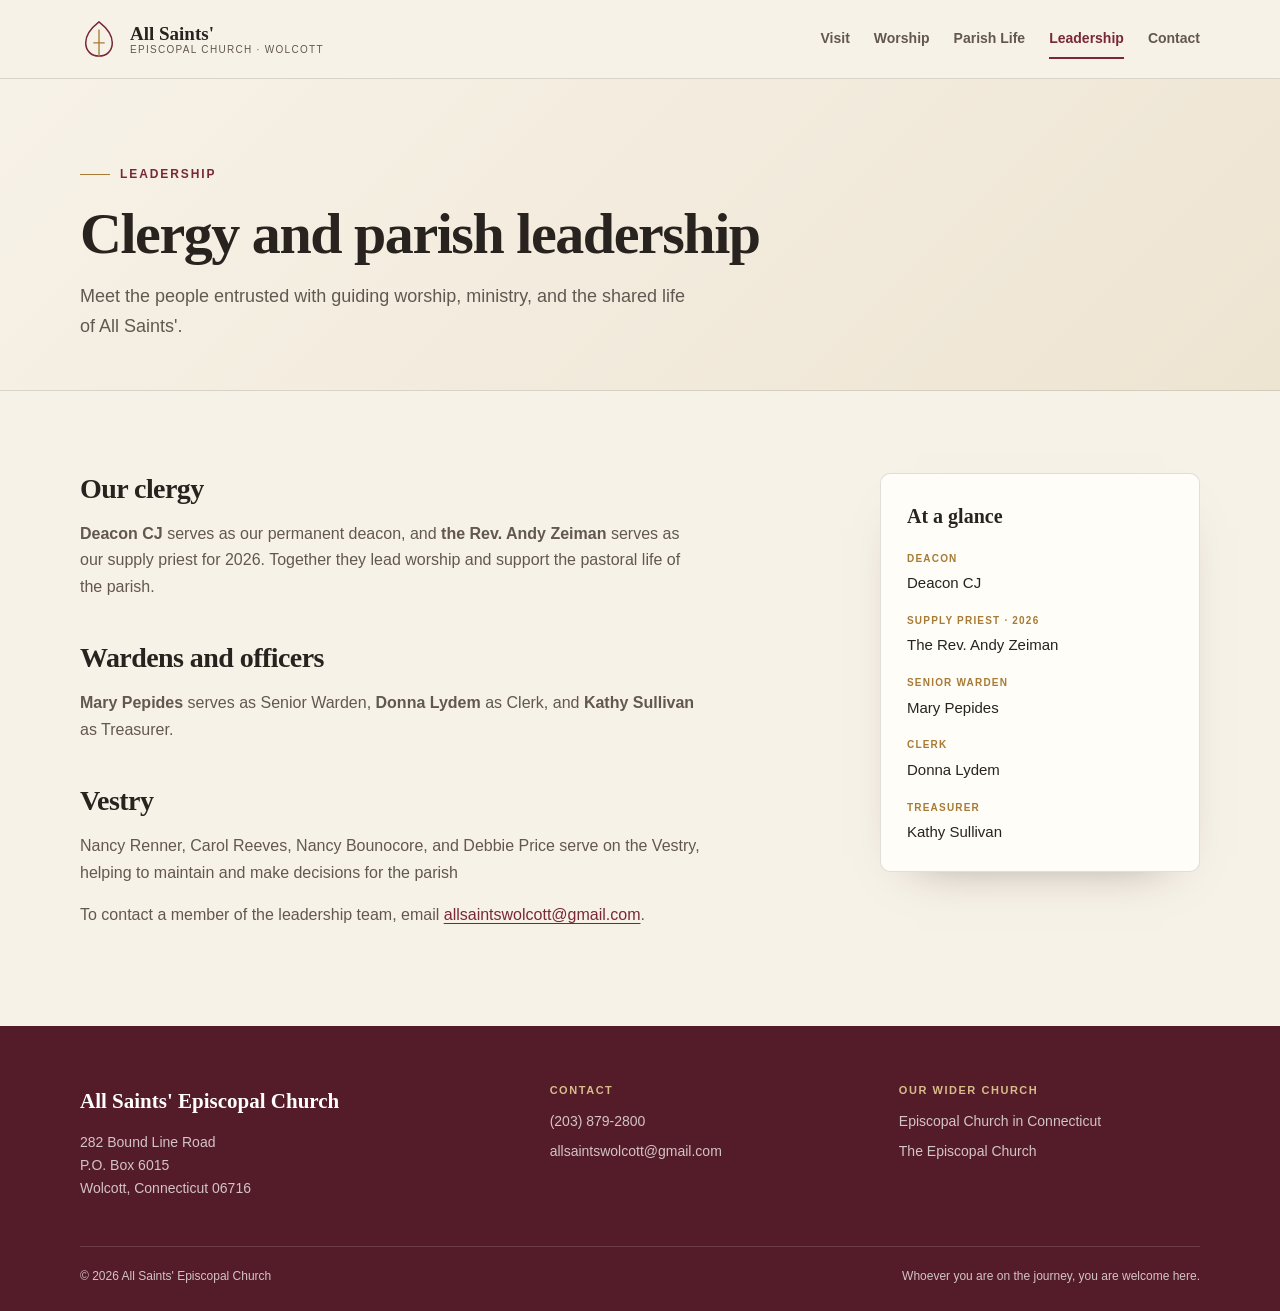
==== commit f0febf3c: "Update clergy and index pages for consistency in messaging and improve inclusivity in descriptions" ====
--- a/clergy.html
+++ b/clergy.html
@@ -17,7 +17,7 @@
       <div class="prose">
         <h2>Our clergy</h2><p><strong>Deacon CJ</strong> serves as our permanent deacon, and <strong>the Rev. Andy Zeiman</strong> serves as our supply priest for 2026. Together they lead worship and support the pastoral life of the parish.</p>
         <h2>Wardens and officers</h2><p><strong>Mary Pepides</strong> serves as Senior Warden, <strong>Donna Lydem</strong> as Clerk, and <strong>Kathy Sullivan</strong> as Treasurer.</p>
-        <h2>Vestry</h2><p>Nancy Renner, Carol Reeves, Nancy Bounocore, and Debbie Price serve on the Vestry, helping steward the mission and practical life of All Saints'.</p>
+        <h2>Vestry</h2><p></strong>Nancy Renner, </strong>Carol Reeves, </strong>Nancy Bounocore, and </strong>Debbie Price serve on the Vestry, helping to maintain and make decisions for the parish</p>
         <p>To contact a member of the leadership team, email <a href="mailto:allsaintswolcott@gmail.com">allsaintswolcott@gmail.com</a>.</p>
       </div>
       <aside class="side-panel"><h3>At a glance</h3><dl><dt>Deacon</dt><dd>Deacon CJ</dd><dt>Supply priest · 2026</dt><dd>The Rev. Andy Zeiman</dd><dt>Senior warden</dt><dd>Mary Pepides</dd><dt>Clerk</dt><dd>Donna Lydem</dd><dt>Treasurer</dt><dd>Kathy Sullivan</dd></dl></aside>
--- a/style.css
+++ b/style.css
@@ -161,24 +161,23 @@
 .btn-secondary { background: transparent; color: var(--wine); }
 .btn-secondary:hover { background: rgba(121, 40, 58, .07); }
 
-.service-arch {
+.hero-photo {
   position: relative;
-  min-height: 380px;
-  display: flex;
-  align-items: flex-end;
+  width: 100%;
+  max-width: 430px;
+  aspect-ratio: 4 / 5;
+  justify-self: end;
+  margin: 0;
   overflow: hidden;
   border: 1px solid rgba(121, 40, 58, .28);
   border-radius: 160px 160px 12px 12px;
-  padding: 40px 34px;
   background: var(--wine-dark);
   color: white;
   box-shadow: var(--shadow);
 }
-.service-arch::before, .service-arch::after { position: absolute; border: 1px solid rgba(255,255,255,.18); border-radius: 50%; content: ""; }
-.service-arch::before { width: 230px; height: 230px; right: -74px; top: -64px; }
-.service-arch::after { width: 120px; height: 120px; right: -22px; top: -12px; }
-.arch-content { position: relative; z-index: 1; }
-.arch-cross { display: block; margin-bottom: 72px; color: var(--brass); font-family: var(--display); font-size: 68px; line-height: 1; }
+.hero-photo::after { position: absolute; inset: 35% 0 0; background: linear-gradient(transparent, rgba(35, 18, 21, .86)); content: ""; }
+.hero-photo img { width: 100%; height: 100%; object-fit: cover; object-position: 61% center; }
+.photo-service { position: absolute; z-index: 1; right: 30px; bottom: 30px; left: 30px; display: flex; flex-direction: column; }
 .arch-label { color: #d8bc8b; font-size: 11px; font-weight: 700; letter-spacing: .14em; text-transform: uppercase; }
 .arch-time { margin: 5px 0 3px; font-family: var(--display); font-size: 34px; line-height: 1.1; }
 .arch-detail { color: rgba(255,255,255,.78); font-size: 14px; }
@@ -239,6 +238,10 @@
 .page-hero { padding: clamp(54px, 8vw, 86px) 0 48px; border-bottom: 1px solid var(--line); background: linear-gradient(135deg, var(--paper), var(--paper-deep)); }
 .page-hero h1 { max-width: 800px; margin: 0; font-family: var(--display); font-size: clamp(38px, 5vw, 58px); letter-spacing: -.025em; line-height: 1.06; }
 .page-hero p { max-width: 62ch; margin: 18px 0 0; color: var(--ink-soft); font-size: 18px; }
+.page-hero-feature { padding-block: clamp(44px, 6vw, 68px); }
+.feature-hero-grid { display: grid; grid-template-columns: .85fr 1.15fr; gap: clamp(40px, 7vw, 76px); align-items: center; }
+.page-photo { overflow: hidden; margin: 0; border: 1px solid var(--line); border-radius: var(--radius); aspect-ratio: 4 / 3; background: var(--paper-deep); box-shadow: var(--shadow); }
+.page-photo img { width: 100%; height: 100%; object-fit: cover; }
 
 .content-section { padding: clamp(52px, 8vw, 82px) 0; }
 .content-columns { display: grid; grid-template-columns: minmax(0, 1fr) 320px; gap: clamp(40px, 7vw, 72px); align-items: start; }
@@ -272,8 +275,8 @@
 .footer-bottom { display: flex; justify-content: space-between; gap: 20px; margin-top: 46px; border-top: 1px solid rgba(255,255,255,.14); padding-top: 20px; font-size: 12px; }
 
 @media (max-width: 860px) {
-  .hero-grid, .intro-grid, .content-columns { grid-template-columns: 1fr; }
-  .service-arch { min-height: 330px; max-width: 420px; }
+  .hero-grid, .intro-grid, .content-columns, .feature-hero-grid { grid-template-columns: 1fr; }
+  .hero-photo { max-width: 560px; aspect-ratio: 16 / 10; justify-self: start; border-radius: 120px 120px 12px 12px; }
   .card-grid { grid-template-columns: 1fr 1fr; }
   .welcome-panel { grid-template-columns: 1fr; }
   .facts-grid { grid-template-columns: 1fr; }
@@ -298,7 +301,8 @@
   .name-line2 { display: none; }
   .hero { padding-top: 52px; }
   .hero h1 { font-size: 40px; }
-  .service-arch { min-height: 300px; border-radius: 140px 140px 10px 10px; }
+  .hero-photo { aspect-ratio: 4 / 3; border-radius: 100px 100px 10px 10px; }
+  .photo-service { right: 22px; bottom: 22px; left: 22px; }
 }
 
 @media (prefers-reduced-motion: reduce) {
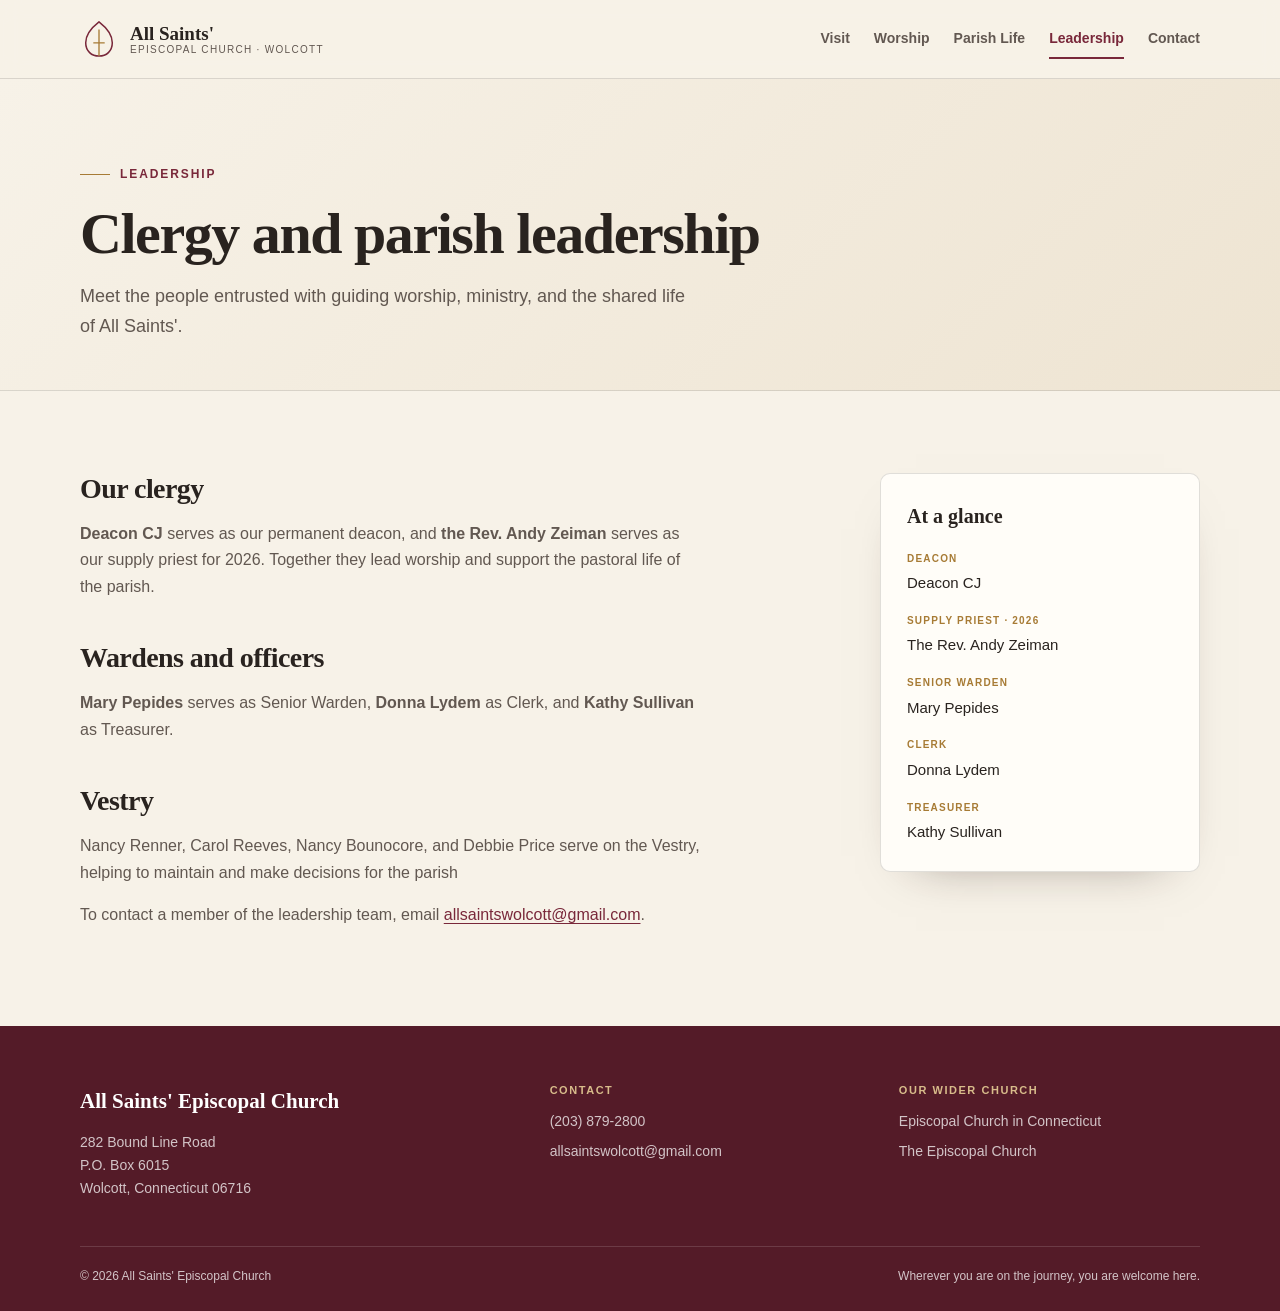
==== commit 14fc63e9: "minor spelling mistake" ====
--- a/clergy.html
+++ b/clergy.html
@@ -23,5 +23,5 @@
       <aside class="side-panel"><h3>At a glance</h3><dl><dt>Deacon</dt><dd>Deacon CJ</dd><dt>Supply priest · 2026</dt><dd>The Rev. Andy Zeiman</dd><dt>Senior warden</dt><dd>Mary Pepides</dd><dt>Clerk</dt><dd>Donna Lydem</dd><dt>Treasurer</dt><dd>Kathy Sullivan</dd></dl></aside>
     </div></section>
   </main>
-  <footer class="site-footer"><div class="wrap"><div class="footer-grid"><div><div class="footer-brand">All Saints' Episcopal Church</div><p>282 Bound Line Road<br>P.O. Box 6015<br>Wolcott, Connecticut 06716</p></div><div><h2>Contact</h2><a href="tel:+12038792800">(203) 879-2800</a><a href="mailto:allsaintswolcott@gmail.com">allsaintswolcott@gmail.com</a></div><div><h2>Our wider church</h2><a href="https://www.episcopalct.org/">Episcopal Church in Connecticut</a><a href="https://www.episcopalchurch.org/">The Episcopal Church</a></div></div><div class="footer-bottom"><span>© 2026 All Saints' Episcopal Church</span><span>Whoever you are on the journey, you are welcome here.</span></div></div></footer>
+  <footer class="site-footer"><div class="wrap"><div class="footer-grid"><div><div class="footer-brand">All Saints' Episcopal Church</div><p>282 Bound Line Road<br>P.O. Box 6015<br>Wolcott, Connecticut 06716</p></div><div><h2>Contact</h2><a href="tel:+12038792800">(203) 879-2800</a><a href="mailto:allsaintswolcott@gmail.com">allsaintswolcott@gmail.com</a></div><div><h2>Our wider church</h2><a href="https://www.episcopalct.org/">Episcopal Church in Connecticut</a><a href="https://www.episcopalchurch.org/">The Episcopal Church</a></div></div><div class="footer-bottom"><span>© 2026 All Saints' Episcopal Church</span><span>Wherever you are on the journey, you are welcome here.</span></div></div></footer>
 </body></html>
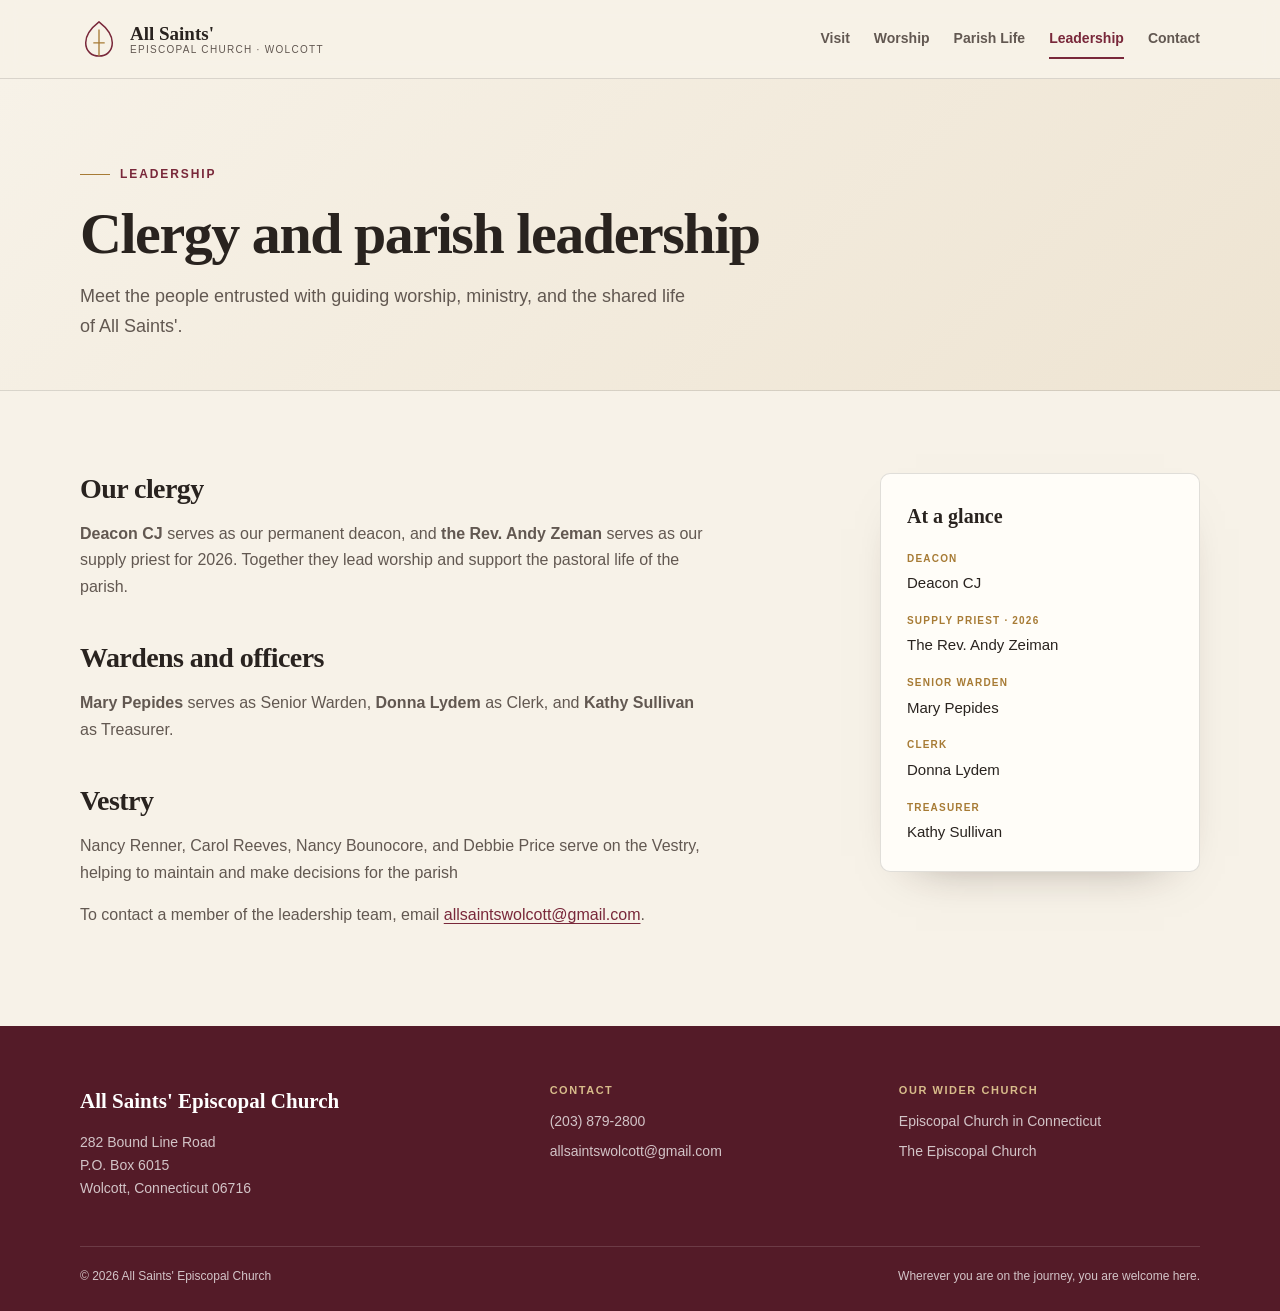
==== commit 27962ab1: "Fix typo in clergy and worship leadership names" ====
--- a/clergy.html
+++ b/clergy.html
@@ -15,7 +15,7 @@
     <section class="page-hero"><div class="wrap"><div class="eyebrow">Leadership</div><h1>Clergy and parish leadership</h1><p>Meet the people entrusted with guiding worship, ministry, and the shared life of All Saints'.</p></div></section>
     <section class="content-section"><div class="wrap content-columns">
       <div class="prose">
-        <h2>Our clergy</h2><p><strong>Deacon CJ</strong> serves as our permanent deacon, and <strong>the Rev. Andy Zeiman</strong> serves as our supply priest for 2026. Together they lead worship and support the pastoral life of the parish.</p>
+        <h2>Our clergy</h2><p><strong>Deacon CJ</strong> serves as our permanent deacon, and <strong>the Rev. Andy Zeman</strong> serves as our supply priest for 2026. Together they lead worship and support the pastoral life of the parish.</p>
         <h2>Wardens and officers</h2><p><strong>Mary Pepides</strong> serves as Senior Warden, <strong>Donna Lydem</strong> as Clerk, and <strong>Kathy Sullivan</strong> as Treasurer.</p>
         <h2>Vestry</h2><p></strong>Nancy Renner, </strong>Carol Reeves, </strong>Nancy Bounocore, and </strong>Debbie Price serve on the Vestry, helping to maintain and make decisions for the parish</p>
         <p>To contact a member of the leadership team, email <a href="mailto:allsaintswolcott@gmail.com">allsaintswolcott@gmail.com</a>.</p>
